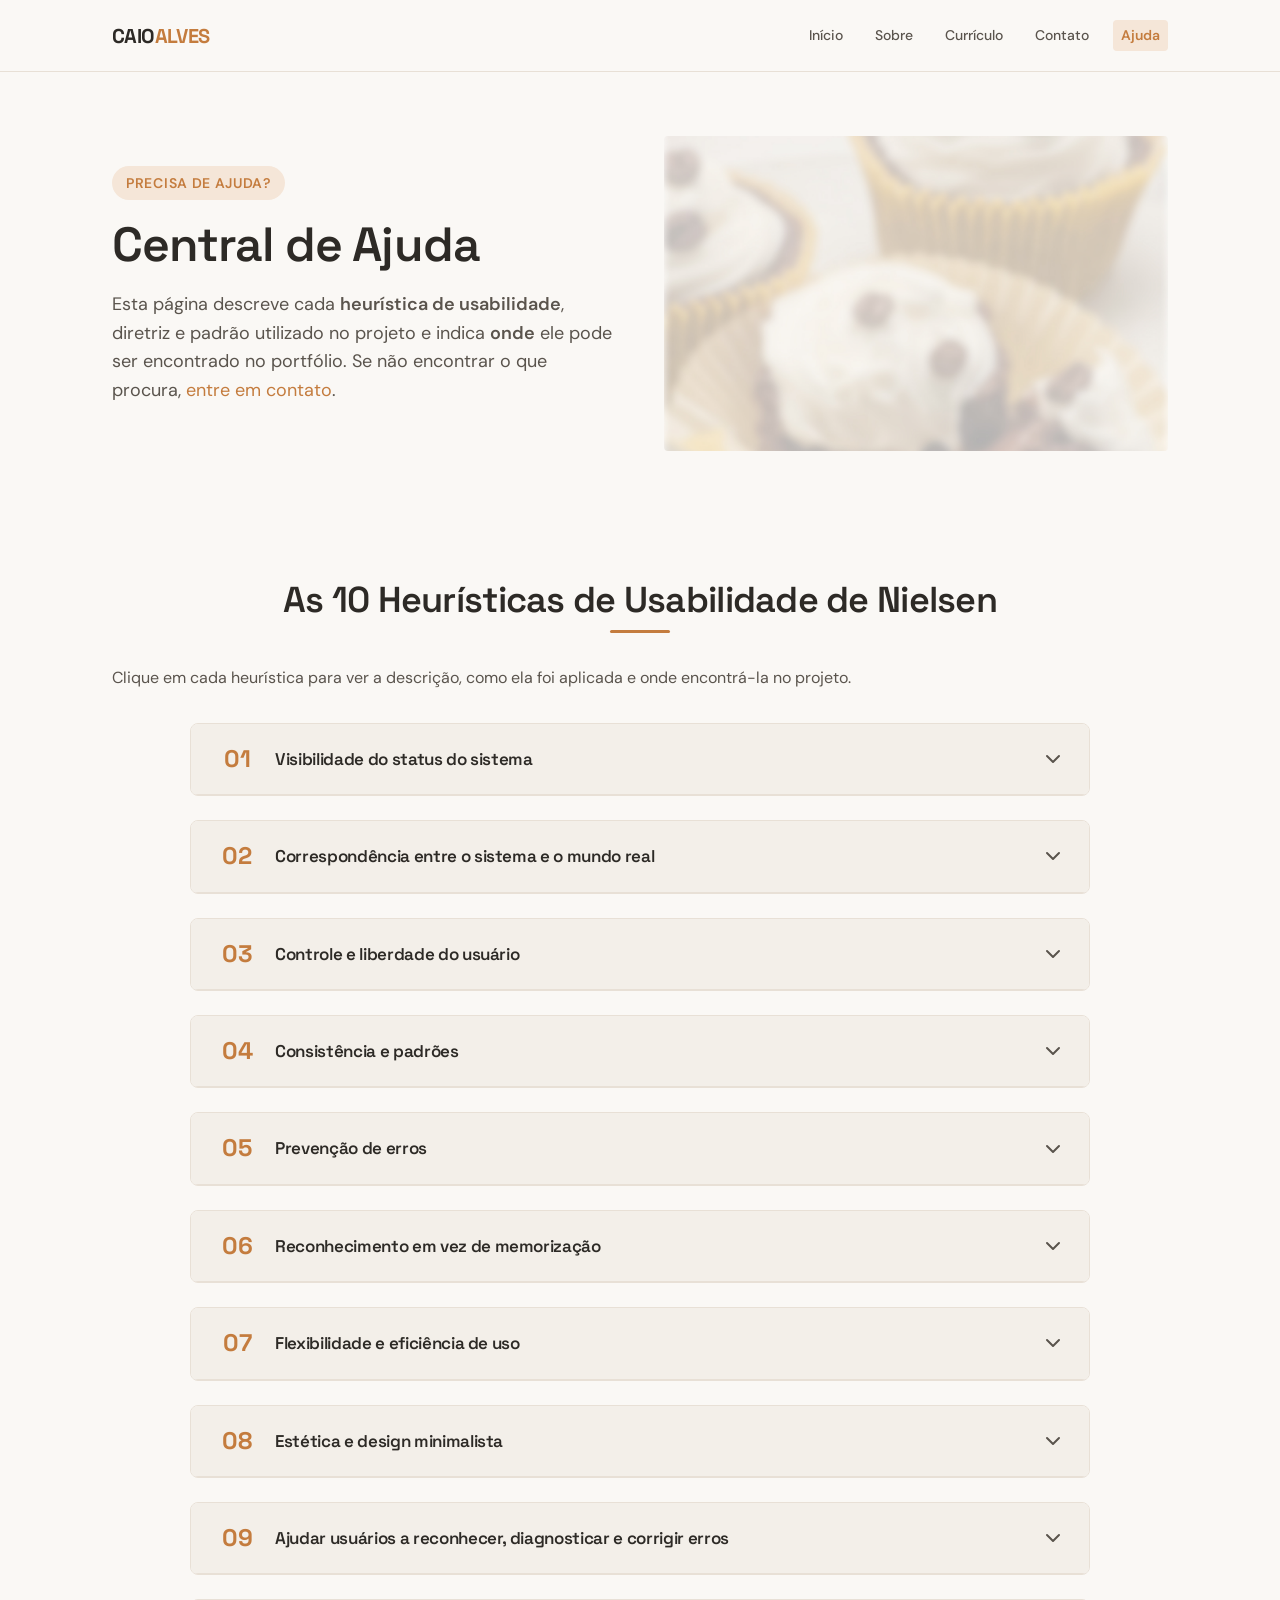
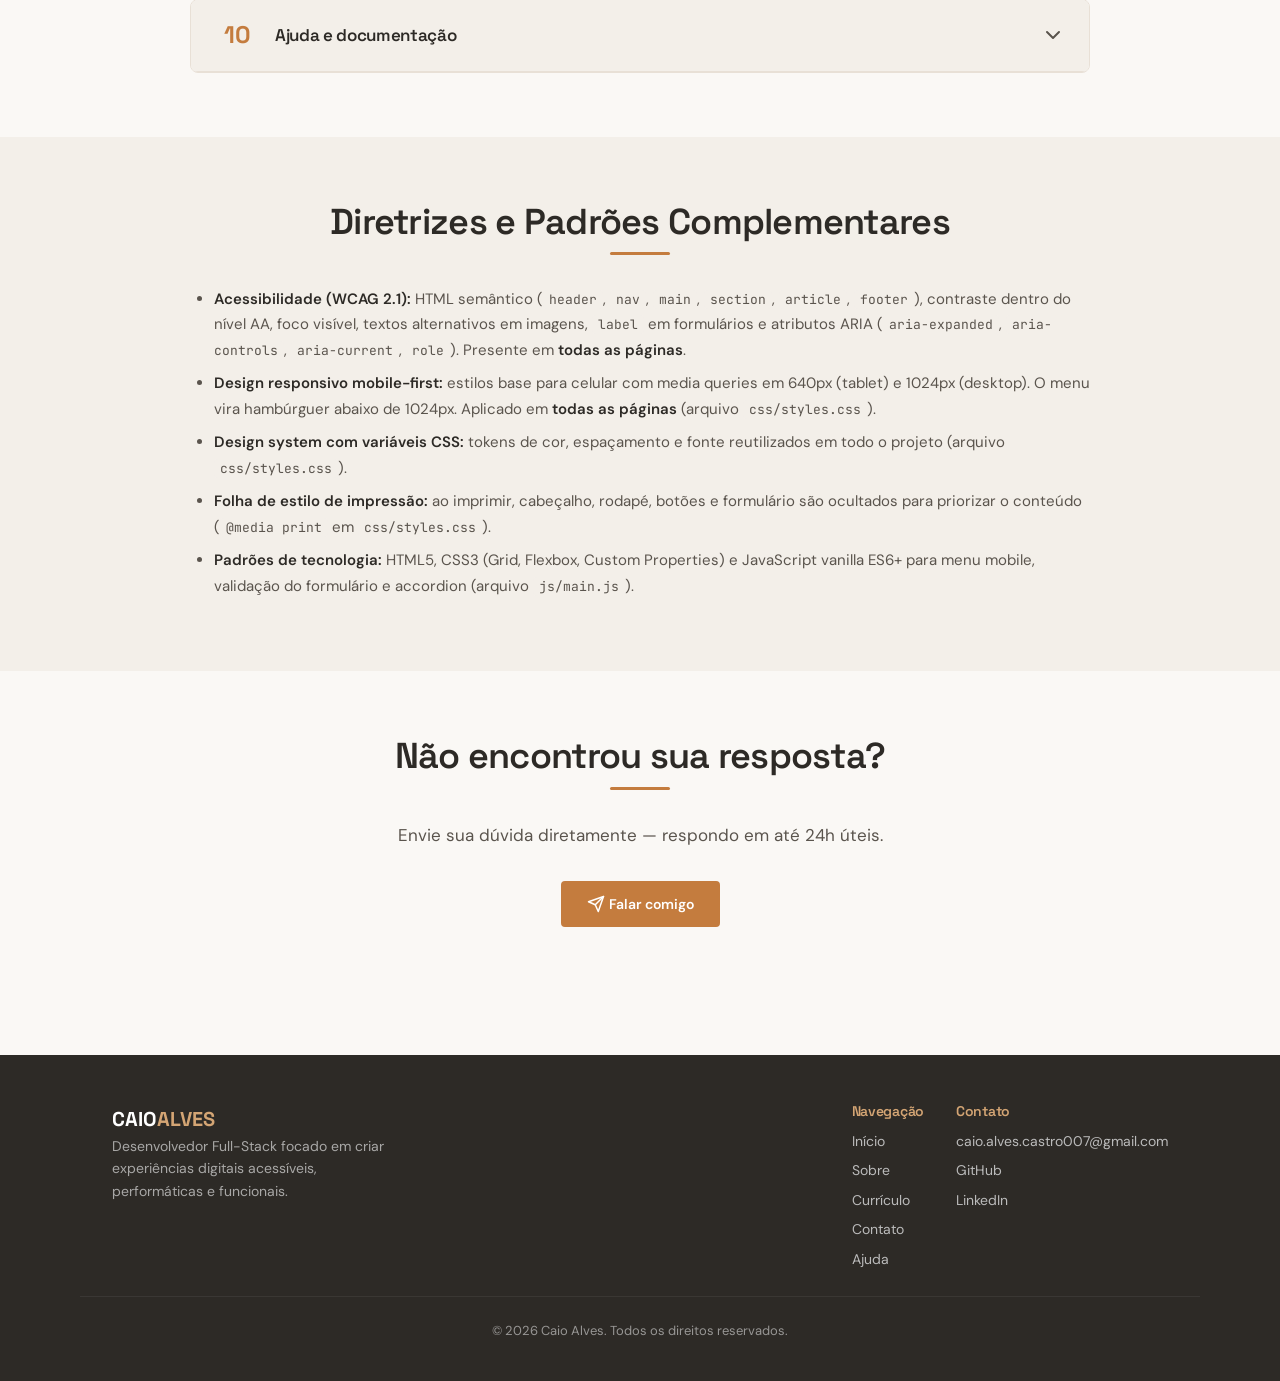
==== ajuda..html @ 5abb661f "primeiro commit" ====
<!DOCTYPE html>
<html lang="pt-BR">
<head>
    <meta charset="UTF-8">
    <meta name="viewport" content="width=device-width, initial-scale=1.0">
    <meta name="description" content="Ajuda - Heurísticas de usabilidade, diretrizes e padrões aplicados no Portfólio de Caio Alves">
    <title>Ajuda | Caio Alves</title>
    <link rel="preconnect" href="https://fonts.googleapis.com">
    <link rel="preconnect" href="https://fonts.gstatic.com" crossorigin>
    <link href="https://fonts.googleapis.com/css2?family=DM+Sans:wght@400;500;600;700&family=Space+Grotesk:wght@500;600;700&family=JetBrains+Mono:wght@400;500&display=swap" rel="stylesheet">
    <link rel="stylesheet" href="css/styles.css">
    <style>
        /* Ajustes locais da página Ajuda */
        /* Accordion em coluna única: o conteúdo de cada heurística é longo demais para 3 colunas */
        .heuristicas { grid-template-columns: 1fr; align-items: start; max-width: 900px; margin: 0 auto; }
        .heuristica-subtitulo {
            font-family: var(--fonte-titulo);
            font-size: 0.9375rem;
            font-weight: 600;
            color: var(--cor-texto);
            margin: 0 0 var(--esp-sm);
        }
        .heuristica-lista {
            font-size: 0.9375rem;
            color: var(--cor-texto-claro);
            line-height: 1.7;
            margin: 0 0 var(--esp-md);
            padding-left: var(--esp-lg);
            list-style: disc;
        }
        .heuristica-lista li { margin-bottom: var(--esp-sm); }
        .heuristica-lista strong { color: var(--cor-texto); }
        .heuristica-lista a, .heuristica-desc a, .heuristica-exemplo a { font-weight: 600; text-decoration: underline; }
        .heuristica-lista code, .heuristica-desc code {
            font-family: var(--fonte-mono);
            font-size: 0.8125rem;
            background: var(--cor-bg-alt);
            padding: 1px 6px;
            border-radius: var(--raio);
        }
        .padroes-lista { max-width: 900px; margin: 0 auto; }
    </style>
</head>
<body>
    <a href="#main" class="skip-link">Pular para o conteúdo principal</a>

    <header class="header" role="banner">
        <div class="header-inner">
            <a href="index.html" class="logo" aria-label="Caio Alves - Início">
                CAIO<span>ALVES</span>
            </a>

            <nav class="nav" role="navigation" aria-label="Navegação principal">
                <button class="nav-toggle" aria-expanded="false" aria-controls="nav-list" aria-label="Alternar menu">
                    <span></span><span></span><span></span>
                </button>
                <div class="nav-overlay" aria-hidden="true"></div>
                <ul class="nav-list" id="nav-list" role="list">
                    <li><a href="index.html" class="nav-link">Início</a></li>
                    <li><a href="sobre.html" class="nav-link">Sobre</a></li>
                    <li><a href="curriculo.html" class="nav-link">Currículo</a></li>
                    <li><a href="contato.html" class="nav-link">Contato</a></li>
                    <li><a href="ajuda.html" class="nav-link" aria-current="page">Ajuda</a></li>
                </ul>
            </nav>
        </div>
    </header>

    <main id="main" role="main">
        <!-- HERO DA PÁGINA AJUDA -->
        <section class="section hero" aria-labelledby="ajuda-hero-title">
            <div class="container hero-inner">
                <div class="hero-texto">
                    <span class="hero-greeting">Precisa de ajuda?</span>
                    <h1 id="ajuda-hero-title" class="hero-title">Central de Ajuda</h1>
                    <p class="hero-desc">Esta página descreve cada <strong>heurística de usabilidade</strong>, diretriz e padrão utilizado no projeto e indica <strong>onde</strong> ele pode ser encontrado no portfólio. Se não encontrar o que procura, <a href="contato.html">entre em contato</a>.</p>
                </div>
                <div class="hero-img" aria-hidden="true">
                    <img src="assents/imagem_de_fundo.jpg" alt="" class="card-img">
                </div>
            </div>
        </section>

        <!-- AS 10 HEURÍSTICAS DE NIELSEN -->
        <section class="section" aria-labelledby="heuristicas-title">
            <div class="container">
                <h2 id="heuristicas-title" class="section-title">As 10 Heurísticas de Usabilidade de Nielsen</h2>
                <p style="max-width: 800px; margin-bottom: var(--esp-xl, 2rem); color: var(--cor-texto-claro);">Clique em cada heurística para ver a descrição, como ela foi aplicada e onde encontrá-la no projeto.</p>

                <div class="heuristicas" role="list" aria-label="Heurísticas de usabilidade de Nielsen aplicadas no portfólio">

                    <!-- 1 -->
                    <article class="heuristica" aria-expanded="false" role="listitem">
                        <header class="heuristica-header" tabindex="0" role="button">
                            <span class="heuristica-numero">01</span>
                            <h3 class="heuristica-titulo">Visibilidade do status do sistema</h3>
                            <svg class="heuristica-icone" viewBox="0 0 24 24" fill="none" stroke="currentColor" stroke-width="2" stroke-linecap="round" stroke-linejoin="round" aria-hidden="true">
                                <polyline points="6 9 12 15 18 9"></polyline>
                            </svg>
                        </header>
                        <div class="heuristica-conteudo">
                            <p class="heuristica-local">Menu • Formulário • Accordion • Foco</p>
                            <p class="heuristica-desc">O sistema deve manter o usuário informado sobre o que está acontecendo, por meio de feedback adequado e no tempo certo. No portfólio, o visitante sempre sabe em qual página está e recebe retorno imediato de suas ações.</p>
                            <p class="heuristica-subtitulo">Onde encontrar</p>
                            <ul class="heuristica-lista">
                                <li><strong>Menu principal (todas as páginas):</strong> o link da página atual é destacado com <code>aria-current="page"</code>. Veja o item "Ajuda" no menu desta página.</li>
                                <li><strong>Formulário de <a href="contato.html">Contato</a>:</strong> validação em tempo real, mensagem de sucesso (caixa verde) ou de erro após o envio.</li>
                                <li><strong>Esta página:</strong> o ícone de seta gira e o painel abre ao clicar em cada heurística.</li>
                                <li><strong>Foco visível (todas as páginas):</strong> contorno na cor terracota em links, botões e campos quando navegados pelo teclado, e realce nos campos do formulário ao digitar.</li>
                            </ul>
                            <div class="heuristica-exemplo">
                                <strong>Dica:</strong> Abra o <a href="contato.html">formulário de contato</a> e preencha um campo de forma incorreta para ver o retorno imediato.
                            </div>
                        </div>
                    </article>

                    <!-- 2 -->
                    <article class="heuristica" aria-expanded="false" role="listitem">
                        <header class="heuristica-header" tabindex="0" role="button">
                            <span class="heuristica-numero">02</span>
                            <h3 class="heuristica-titulo">Correspondência entre o sistema e o mundo real</h3>
                            <svg class="heuristica-icone" viewBox="0 0 24 24" fill="none" stroke="currentColor" stroke-width="2" stroke-linecap="round" stroke-linejoin="round" aria-hidden="true">
                                <polyline points="6 9 12 15 18 9"></polyline>
                            </svg>
                        </header>
                        <div class="heuristica-conteudo">
                            <p class="heuristica-local">Linguagem • Ícones • Rótulos</p>
                            <p class="heuristica-desc">O sistema deve falar a linguagem do usuário, com palavras, frases e conceitos familiares, e não com termos técnicos internos. O portfólio usa português do Brasil (<code>lang="pt-BR"</code>), rótulos simples e ícones reconhecíveis.</p>
                            <p class="heuristica-subtitulo">Onde encontrar</p>
                            <ul class="heuristica-lista">
                                <li><strong>Menu e rodapé (todas as páginas):</strong> rótulos claros como "Início", "Sobre", "Currículo", "Contato" e "Ajuda".</li>
                                <li><strong>Canais diretos em <a href="contato.html">Contato</a>:</strong> ícones familiares de e-mail, GitHub e LinkedIn acompanhados de texto.</li>
                                <li><strong><a href="curriculo.html">Currículo</a>:</strong> estrutura que segue o modelo conhecido de currículo (Formação, Experiência, Certificações e Idiomas).</li>
                                <li><strong>Botões de ação:</strong> textos naturais como "Conheça minha história", "Entre em contato" e "Falar comigo".</li>
                            </ul>
                            <div class="heuristica-exemplo">
                                <strong>Dica:</strong> Visite o <a href="curriculo.html">Currículo</a> para ver a organização em seções conhecidas.
                            </div>
                        </div>
                    </article>

                    <!-- 3 -->
                    <article class="heuristica" aria-expanded="false" role="listitem">
                        <header class="heuristica-header" tabindex="0" role="button">
                            <span class="heuristica-numero">03</span>
                            <h3 class="heuristica-titulo">Controle e liberdade do usuário</h3>
                            <svg class="heuristica-icone" viewBox="0 0 24 24" fill="none" stroke="currentColor" stroke-width="2" stroke-linecap="round" stroke-linejoin="round" aria-hidden="true">
                                <polyline points="6 9 12 15 18 9"></polyline>
                            </svg>
                        </header>
                        <div class="heuristica-conteudo">
                            <p class="heuristica-local">Logo • Menu mobile • Links externos • Accordion</p>
                            <p class="heuristica-desc">Os usuários precisam de uma "saída de emergência" clara para sair de situações indesejadas. O visitante pode voltar ao início, fechar painéis e navegar livremente sem ficar preso em nenhuma tela.</p>
                            <p class="heuristica-subtitulo">Onde encontrar</p>
                            <ul class="heuristica-lista">
                                <li><strong>Logo "CAIO ALVES" (cabeçalho e rodapé):</strong> sempre leva de volta à página <a href="index.html">Início</a>.</li>
                                <li><strong>Menu hambúrguer (telas menores):</strong> abre e fecha o painel lateral a qualquer momento.</li>
                                <li><strong>Links externos (GitHub e LinkedIn):</strong> abrem em nova aba, mantendo o portfólio aberto.</li>
                                <li><strong>Esta página:</strong> cada heurística pode ser aberta e fechada livremente.</li>
                            </ul>
                            <div class="heuristica-exemplo">
                                <strong>Dica:</strong> Em qualquer página, clique no logo para voltar ao <a href="index.html">Início</a>.
                            </div>
                        </div>
                    </article>

                    <!-- 4 -->
                    <article class="heuristica" aria-expanded="false" role="listitem">
                        <header class="heuristica-header" tabindex="0" role="button">
                            <span class="heuristica-numero">04</span>
                            <h3 class="heuristica-titulo">Consistência e padrões</h3>
                            <svg class="heuristica-icone" viewBox="0 0 24 24" fill="none" stroke="currentColor" stroke-width="2" stroke-linecap="round" stroke-linejoin="round" aria-hidden="true">
                                <polyline points="6 9 12 15 18 9"></polyline>
                            </svg>
                        </header>
                        <div class="heuristica-conteudo">
                            <p class="heuristica-local">Header • Menu • Rodapé • Design system</p>
                            <p class="heuristica-desc">Usuários não devem ter de se perguntar se palavras, situações ou ações diferentes significam a mesma coisa. Todas as páginas compartilham a mesma estrutura, o mesmo estilo visual e as convenções comuns da web.</p>
                            <p class="heuristica-subtitulo">Onde encontrar</p>
                            <ul class="heuristica-lista">
                                <li><strong>Cabeçalho, menu e rodapé idênticos</strong> em <a href="index.html">Início</a>, <a href="sobre.html">Sobre</a>, <a href="curriculo.html">Currículo</a>, <a href="contato.html">Contato</a> e <a href="ajuda.html">Ajuda</a>.</li>
                                <li><strong>Design system em CSS:</strong> variáveis (<code>--cor-*</code>, <code>--esp-*</code>, <code>--fonte-*</code>) garantem cores, espaçamentos e fontes uniformes.</li>
                                <li><strong>Componentes repetidos:</strong> cards de projetos, botões primários e títulos de seção com o mesmo padrão visual.</li>
                                <li><strong>Convenções da web:</strong> logo leva ao início, menu hambúrguer no mobile e links <code>mailto:</code> para e-mail.</li>
                            </ul>
                            <div class="heuristica-exemplo">
                                <strong>Dica:</strong> Navegue entre as páginas e repare que cabeçalho, menu e rodapé permanecem iguais.
                            </div>
                        </div>
                    </article>

                    <!-- 5 -->
                    <article class="heuristica" aria-expanded="false" role="listitem">
                        <header class="heuristica-header" tabindex="0" role="button">
                            <span class="heuristica-numero">05</span>
                            <h3 class="heuristica-titulo">Prevenção de erros</h3>
                            <svg class="heuristica-icone" viewBox="0 0 24 24" fill="none" stroke="currentColor" stroke-width="2" stroke-linecap="round" stroke-linejoin="round" aria-hidden="true">
                                <polyline points="6 9 12 15 18 9"></polyline>
                            </svg>
                        </header>
                        <div class="heuristica-conteudo">
                            <p class="heuristica-local">Formulário de Contato • Validação em tempo real</p>
                            <p class="heuristica-desc">É melhor evitar que o problema ocorra do que exibir uma mensagem de erro depois. O formulário orienta o preenchimento enquanto o usuário digita, antes do envio.</p>
                            <p class="heuristica-subtitulo">Onde encontrar</p>
                            <ul class="heuristica-lista">
                                <li><strong>Formulário em <a href="contato.html">Contato</a>:</strong> validação em tempo real dos campos nome, e-mail, assunto e mensagem.</li>
                                <li><strong>Rótulos e campos obrigatórios:</strong> cada campo tem <code>label</code> e os obrigatórios são marcados com asterisco vermelho (<code>*</code>).</li>
                                <li><strong>Navegação:</strong> links com destino claro e botões com texto descritivo reduzem cliques acidentais.</li>
                            </ul>
                            <div class="heuristica-exemplo">
                                <strong>Dica:</strong> Experimente digitar um e-mail incompleto no <a href="contato.html">formulário</a> para ver a validação agir.
                            </div>
                        </div>
                    </article>

                    <!-- 6 -->
                    <article class="heuristica" aria-expanded="false" role="listitem">
                        <header class="heuristica-header" tabindex="0" role="button">
                            <span class="heuristica-numero">06</span>
                            <h3 class="heuristica-titulo">Reconhecimento em vez de memorização</h3>
                            <svg class="heuristica-icone" viewBox="0 0 24 24" fill="none" stroke="currentColor" stroke-width="2" stroke-linecap="round" stroke-linejoin="round" aria-hidden="true">
                                <polyline points="6 9 12 15 18 9"></polyline>
                            </svg>
                        </header>
                        <div class="heuristica-conteudo">
                            <p class="heuristica-local">Header fixo • Rodapé • Botões de ação</p>
                            <p class="heuristica-desc">Minimize a carga de memória do usuário tornando elementos, ações e opções visíveis. O visitante nunca precisa lembrar onde algo está, pois as opções de navegação estão sempre à vista.</p>
                            <p class="heuristica-subtitulo">Onde encontrar</p>
                            <ul class="heuristica-lista">
                                <li><strong>Header fixo (todas as páginas):</strong> o menu com todas as seções permanece visível no topo durante a rolagem.</li>
                                <li><strong>Rodapé (todas as páginas):</strong> repete os links de navegação e os contatos.</li>
                                <li><strong>Página <a href="index.html">Início</a>:</strong> botões de ação levam direto a <a href="sobre.html">Sobre</a> e <a href="contato.html">Contato</a>.</li>
                                <li><strong>Ícones acompanhados de texto</strong> nos canais de contato e nas habilidades da página <a href="sobre.html">Sobre</a>.</li>
                            </ul>
                            <div class="heuristica-exemplo">
                                <strong>Dica:</strong> Role qualquer página até o final: o rodapé oferece todos os links novamente.
                            </div>
                        </div>
                    </article>

                    <!-- 7 -->
                    <article class="heuristica" aria-expanded="false" role="listitem">
                        <header class="heuristica-header" tabindex="0" role="button">
                            <span class="heuristica-numero">07</span>
                            <h3 class="heuristica-titulo">Flexibilidade e eficiência de uso</h3>
                            <svg class="heuristica-icone" viewBox="0 0 24 24" fill="none" stroke="currentColor" stroke-width="2" stroke-linecap="round" stroke-linejoin="round" aria-hidden="true">
                                <polyline points="6 9 12 15 18 9"></polyline>
                            </svg>
                        </header>
                        <div class="heuristica-conteudo">
                            <p class="heuristica-local">Skip link • Teclado • Atalhos • Responsividade</p>
                            <p class="heuristica-desc">Atalhos e opções flexíveis atendem tanto usuários iniciantes quanto experientes, agilizando a interação. O portfólio oferece caminhos rápidos e funciona em diferentes dispositivos e formas de uso.</p>
                            <p class="heuristica-subtitulo">Onde encontrar</p>
                            <ul class="heuristica-lista">
                                <li><strong>Link "Pular para o conteúdo principal":</strong> primeiro item focado com a tecla <kbd>Tab</kbd> em todas as páginas.</li>
                                <li><strong>Navegação 100% por teclado:</strong> menus, formulário e accordions funcionam com Tab, Enter e Espaço.</li>
                                <li><strong>Atalhos na página <a href="index.html">Início</a>:</strong> botões que levam direto às seções mais relevantes.</li>
                                <li><strong>Dois caminhos de contato em <a href="contato.html">Contato</a>:</strong> links diretos para conversas rápidas e formulário para propostas formais.</li>
                                <li><strong>Layout responsivo (mobile-first):</strong> adapta-se a celular, tablet e desktop.</li>
                            </ul>
                            <div class="heuristica-exemplo">
                                <strong>Dica:</strong> Ao carregar qualquer página, pressione <kbd>Tab</kbd> uma vez para ver o link de pular conteúdo.
                            </div>
                        </div>
                    </article>

                    <!-- 8 -->
                    <article class="heuristica" aria-expanded="false" role="listitem">
                        <header class="heuristica-header" tabindex="0" role="button">
                            <span class="heuristica-numero">08</span>
                            <h3 class="heuristica-titulo">Estética e design minimalista</h3>
                            <svg class="heuristica-icone" viewBox="0 0 24 24" fill="none" stroke="currentColor" stroke-width="2" stroke-linecap="round" stroke-linejoin="round" aria-hidden="true">
                                <polyline points="6 9 12 15 18 9"></polyline>
                            </svg>
                        </header>
                        <div class="heuristica-conteudo">
                            <p class="heuristica-local">Layout limpo • Tipografia • Hierarquia visual</p>
                            <p class="heuristica-desc">As interfaces não devem conter informação irrelevante ou raramente necessária, pois cada elemento extra compete com o que realmente importa. O projeto prioriza espaços em branco, hierarquia clara e conteúdo organizado em seções.</p>
                            <p class="heuristica-subtitulo">Onde encontrar</p>
                            <ul class="heuristica-lista">
                                <li><strong>Todas as páginas:</strong> conteúdo dividido em seções com título, espaçamento generoso e foco em um objetivo por seção.</li>
                                <li><strong>Paleta e tipografia enxutas:</strong> cores terrosas com a terracota como destaque, Space Grotesk nos títulos, DM Sans no corpo e JetBrains Mono em trechos de código.</li>
                                <li><strong>Projetos em cards</strong> (<a href="index.html">Início</a> e <a href="sobre.html">Sobre</a>): imagem, tag, título, descrição e link, sem excesso de informação.</li>
                                <li><strong>Esta página:</strong> o accordion mantém os detalhes recolhidos até o usuário pedir.</li>
                            </ul>
                            <div class="heuristica-exemplo">
                                <strong>Dica:</strong> Veja os cards de projetos em <a href="sobre.html">Sobre</a> como exemplo de informação objetiva.
                            </div>
                        </div>
                    </article>

                    <!-- 9 -->
                    <article class="heuristica" aria-expanded="false" role="listitem">
                        <header class="heuristica-header" tabindex="0" role="button">
                            <span class="heuristica-numero">09</span>
                            <h3 class="heuristica-titulo">Ajudar usuários a reconhecer, diagnosticar e corrigir erros</h3>
                            <svg class="heuristica-icone" viewBox="0 0 24 24" fill="none" stroke="currentColor" stroke-width="2" stroke-linecap="round" stroke-linejoin="round" aria-hidden="true">
                                <polyline points="6 9 12 15 18 9"></polyline>
                            </svg>
                        </header>
                        <div class="heuristica-conteudo">
                            <p class="heuristica-local">Formulário de Contato • Feedback de erro</p>
                            <p class="heuristica-desc">Mensagens de erro devem ser expressas em linguagem simples, indicar com precisão o problema e sugerir uma solução. Quando algo falha no formulário, o usuário vê onde está o problema e o que precisa corrigir.</p>
                            <p class="heuristica-subtitulo">Onde encontrar</p>
                            <ul class="heuristica-lista">
                                <li><strong>Formulário em <a href="contato.html">Contato</a>:</strong> o campo inválido ganha borda vermelha e uma mensagem explicativa aparece logo abaixo dele (<code>aria-invalid</code>), em tempo real.</li>
                                <li><strong>Retorno do envio:</strong> mensagem de sucesso (verde) ou de erro após tentar enviar.</li>
                                <li><strong>Alternativa em caso de falha:</strong> e-mail, GitHub e LinkedIn disponíveis como canais diretos na mesma página e no rodapé.</li>
                            </ul>
                            <div class="heuristica-exemplo">
                                <strong>Dica:</strong> Se o envio pelo formulário falhar, escreva direto para o e-mail listado no rodapé.
                            </div>
                        </div>
                    </article>

                    <!-- 10 -->
                    <article class="heuristica" aria-expanded="false" role="listitem">
                        <header class="heuristica-header" tabindex="0" role="button">
                            <span class="heuristica-numero">10</span>
                            <h3 class="heuristica-titulo">Ajuda e documentação</h3>
                            <svg class="heuristica-icone" viewBox="0 0 24 24" fill="none" stroke="currentColor" stroke-width="2" stroke-linecap="round" stroke-linejoin="round" aria-hidden="true">
                                <polyline points="6 9 12 15 18 9"></polyline>
                            </svg>
                        </header>
                        <div class="heuristica-conteudo">
                            <p class="heuristica-local">Página Ajuda • Menu • Contato</p>
                            <p class="heuristica-desc">Embora seja melhor que o sistema seja usável sem documentação, pode ser necessário oferecer ajuda de forma fácil de encontrar e focada na tarefa do usuário. Esta própria página é a documentação do projeto.</p>
                            <p class="heuristica-subtitulo">Onde encontrar</p>
                            <ul class="heuristica-lista">
                                <li><strong><a href="ajuda.html">Ajuda</a> (menu e rodapé de todas as páginas):</strong> acesso direto a esta página em qualquer ponto do site.</li>
                                <li><strong>Esta página:</strong> descreve cada heurística, diretriz e padrão usado e onde encontrá-los.</li>
                                <li><strong>Seção "Não encontrou sua resposta?":</strong> no final desta página, com botão para falar diretamente comigo.</li>
                                <li><strong><a href="contato.html">Contato</a>:</strong> canal para tirar dúvidas que a documentação não resolver.</li>
                            </ul>
                            <div class="heuristica-exemplo">
                                <strong>Dica:</strong> O link "Ajuda" está no menu de todas as páginas, sempre no mesmo lugar.
                            </div>
                        </div>
                    </article>

                </div>
            </div>
        </section>

        <!-- DIRETRIZES E PADRÕES COMPLEMENTARES -->
        <section class="section section--alt" aria-labelledby="padroes-title">
            <div class="container">
                <h2 id="padroes-title" class="section-title">Diretrizes e Padrões Complementares</h2>
                <ul class="heuristica-lista padroes-lista">
                    <li><strong>Acessibilidade (WCAG 2.1):</strong> HTML semântico (<code>header</code>, <code>nav</code>, <code>main</code>, <code>section</code>, <code>article</code>, <code>footer</code>), contraste dentro do nível AA, foco visível, textos alternativos em imagens, <code>label</code> em formulários e atributos ARIA (<code>aria-expanded</code>, <code>aria-controls</code>, <code>aria-current</code>, <code>role</code>). Presente em <strong>todas as páginas</strong>.</li>
                    <li><strong>Design responsivo mobile-first:</strong> estilos base para celular com media queries em 640px (tablet) e 1024px (desktop). O menu vira hambúrguer abaixo de 1024px. Aplicado em <strong>todas as páginas</strong> (arquivo <code>css/styles.css</code>).</li>
                    <li><strong>Design system com variáveis CSS:</strong> tokens de cor, espaçamento e fonte reutilizados em todo o projeto (arquivo <code>css/styles.css</code>).</li>
                    <li><strong>Folha de estilo de impressão:</strong> ao imprimir, cabeçalho, rodapé, botões e formulário são ocultados para priorizar o conteúdo (<code>@media print</code> em <code>css/styles.css</code>).</li>
                    <li><strong>Padrões de tecnologia:</strong> HTML5, CSS3 (Grid, Flexbox, Custom Properties) e JavaScript vanilla ES6+ para menu mobile, validação do formulário e accordion (arquivo <code>js/main.js</code>).</li>
                </ul>
            </div>
        </section>

        <!-- CONTATO RÁPIDO SE NÃO ENCONTROU -->
        <section class="section" aria-labelledby="nao-encontrou-title">
            <div class="container">
                <div style="text-align: center; max-width: 600px; margin: 0 auto;">
                    <h2 id="nao-encontrou-title" class="section-title">Não encontrou sua resposta?</h2>
                    <p style="font-size: 1.0625rem; color: var(--cor-texto-claro); margin-bottom: var(--esp-xl);">Envie sua dúvida diretamente — respondo em até 24h úteis.</p>
                    <a href="contato.html" class="btn btn--primario">
                        <svg viewBox="0 0 24 24" fill="none" stroke="currentColor" stroke-width="2" stroke-linecap="round" stroke-linejoin="round" aria-hidden="true" style="width: 18px; height: 18px;"><line x1="22" y1="2" x2="11" y2="13"></line><polygon points="22 2 15 22 11 13 2 9 22 2"></polygon></svg>
                        Falar comigo
                    </a>
                </div>
            </div>
        </section>
    </main>

    <footer class="footer" role="contentinfo">
        <div class="container footer-inner">
            <div class="footer-brand">
                <a href="index.html" class="footer-logo">CAIO<span>ALVES</span></a>
                <p class="footer-desc">Desenvolvedor Full-Stack focado em criar experiências digitais acessíveis, performáticas e funcionais.</p>
            </div>
            <nav class="footer-links" aria-label="Links do rodapé">
                <div class="footer-col">
                    <h4>Navegação</h4>
                    <ul>
                        <li><a href="index.html">Início</a></li>
                        <li><a href="sobre.html">Sobre</a></li>
                        <li><a href="curriculo.html">Currículo</a></li>
                        <li><a href="contato.html">Contato</a></li>
                        <li><a href="ajuda.html">Ajuda</a></li>
                    </ul>
                </div>
                <div class="footer-col">
                    <h4>Contato</h4>
                    <ul>
                        <li><a href="mailto:caio.alves.castro007@gmail.com">caio.alves.castro007@gmail.com</a></li>
                        <li><a href="https://github.com/caiocastro-07" target="_blank" rel="noopener">GitHub</a></li>
                        <li><a href="https://www.linkedin.com/in/caio-alves-507b27373/" target="_blank" rel="noopener">LinkedIn</a></li>
                    </ul>
                </div>
            </nav>
        </div>
        <div class="container footer-bottom">
            <p>&copy; 2026 Caio Alves. Todos os direitos reservados.</p>
        </div>
    </footer>

    <script src="js/main.js"></script>
    <script>
        // Accordion das heurísticas
        (function() {
            const heuristicas = document.querySelectorAll('.heuristica');

            heuristicas.forEach(heuristica => {
                const header = heuristica.querySelector('.heuristica-header');
                const icone = heuristica.querySelector('.heuristica-icone');

                header.addEventListener('click', (e) => {
                    // Não alternar ao clicar em links dentro do cabeçalho
                    if (e.target.closest('a')) return;

                    const expanded = heuristica.getAttribute('aria-expanded') === 'true';

                    // Fechar todas as outras (comportamento accordion)
                    heuristicas.forEach(h => {
                        if (h !== heuristica) {
                            h.setAttribute('aria-expanded', 'false');
                            const hIcone = h.querySelector('.heuristica-icone');
                            if (hIcone) hIcone.style.transform = 'rotate(0deg)';
                        }
                    });

                    // Alternar a atual
                    heuristica.setAttribute('aria-expanded', !expanded);
                    if (icone) {
                        icone.style.transform = expanded ? 'rotate(0deg)' : 'rotate(180deg)';
                    }
                });

                // Suporte a teclado
                header.addEventListener('keydown', (e) => {
                    if (e.key === 'Enter' || e.key === ' ') {
                        e.preventDefault();
                        header.click();
                    }
                });
            });
        })();
    </script>
</body>
</html>
---- css/styles.css ----
/* ========================================
   PORTFÓLIO PESSOAL — CSS
   Cores quentes/terrosas, fontes quadradas, mobile-first
   ======================================== */

:root {
  /* Paleta terrosa quente */
  --cor-bg: #faf8f5;
  --cor-bg-alt: #f3efe9;
  --cor-texto: #2d2a26;
  --cor-texto-claro: #5a544d;
  --cor-primaria: #c47c3e;      /* terracota */
  --cor-primaria-hover: #a86632;
  --cor-primaria-clara: #f5e6d8;
  --cor-secundaria: #8b7355;    /* marrom médio */
  --cor-destaque: #d4a574;      /* areia */
  --cor-borda: #e8e0d6;
  --cor-borda-foco: #c47c3e;
  --cor-erro: #b84a3a;
  --cor-sucesso: #6a8b5a;
  --cor-sombra: rgba(45, 42, 38, 0.08);
  --cor-sombra-forte: rgba(45, 42, 38, 0.15);

  /* Tipografia quadrada/angular */
  --fonte-titulo: 'Space Grotesk', 'DM Sans', system-ui, sans-serif;
  --fonte-corpo: 'DM Sans', 'Inter', system-ui, sans-serif;
  --fonte-mono: 'JetBrains Mono', 'Fira Code', monospace;

  /* Espaçamentos (base 8px) */
  --esp-xs: 4px;
  --esp-sm: 8px;
  --esp-md: 16px;
  --esp-lg: 24px;
  --esp-xl: 32px;
  --esp-2xl: 48px;
  --esp-3xl: 64px;

  /* Bordas quadradas */
  --raio: 4px;
  --raio-lg: 8px;

  /* Transições */
  --trans-rapida: 150ms ease;
  --trans-normal: 250ms ease;

  /* Container */
  --container-max: 1120px;
  --container-pad: 24px;

  /* Header altura */
  --header-h: 64px;
}

/* ========================================
   RESET & BASE
   ======================================== */
*, *::before, *::after { box-sizing: border-box; margin: 0; padding: 0; }

html { scroll-behavior: smooth; font-size: 16px; -webkit-text-size-adjust: 100%; }

body {
  font-family: var(--fonte-corpo);
  font-size: 1rem;
  line-height: 1.6;
  color: var(--cor-texto);
  background: var(--cor-bg);
  -webkit-font-smoothing: antialiased;
  -moz-osx-font-smoothing: grayscale;
}

img { max-width: 100%; height: auto; display: block; }

a { color: var(--cor-primaria); text-decoration: none; transition: color var(--trans-rapida); }
a:hover, a:focus { color: var(--cor-primaria-hover); outline: none; }
a:focus-visible { outline: 2px solid var(--cor-borda-foco); outline-offset: 2px; border-radius: 2px; }

:focus-visible { outline: 2px solid var(--cor-borda-foco); outline-offset: 2px; }

/* Tipografia */
h1, h2, h3, h4, h5, h6 {
  font-family: var(--fonte-titulo);
  font-weight: 600;
  line-height: 1.2;
  color: var(--cor-texto);
  letter-spacing: -0.02em;
}

h1 { font-size: clamp(2rem, 5vw, 3rem); }
h2 { font-size: clamp(1.5rem, 3.5vw, 2.25rem); }
h3 { font-size: clamp(1.25rem, 2.5vw, 1.5rem); }
h4 { font-size: clamp(1.125rem, 2vw, 1.25rem); }

p { margin-bottom: var(--esp-md); }

strong, b { font-weight: 600; }

small { font-size: 0.875rem; color: var(--cor-texto-claro); }

/* Container */
.container {
  width: 100%;
  max-width: var(--container-max);
  margin: 0 auto;
  padding: 0 var(--container-pad);
}

/* Skip link (acessibilidade) */
.skip-link {
  position: absolute; top: -100%; left: 50%; transform: translateX(-50%);
  background: var(--cor-primaria); color: white; padding: var(--esp-sm) var(--esp-md);
  border-radius: var(--raio); z-index: 10000; font-weight: 500;
}
.skip-link:focus { top: var(--esp-md); }

/* ========================================
   HEADER / NAVEGAÇÃO
   ======================================== */
.header {
  position: fixed; top: 0; left: 0; right: 0;
  height: var(--header-h);
  background: rgba(250, 248, 245, 0.95);
  backdrop-filter: blur(8px);
  border-bottom: 1px solid var(--cor-borda);
  z-index: 1000;
}

.header-inner {
  display: flex; align-items: center; justify-content: space-between;
  height: 100%; max-width: var(--container-max);
  margin: 0 auto; padding: 0 var(--container-pad);
}

.logo {
  font-family: var(--fonte-titulo);
  font-size: 1.25rem;
  font-weight: 700;
  color: var(--cor-texto);
  letter-spacing: -0.03em;
  text-decoration: none;
}
.logo:hover { color: var(--cor-primaria); }

.logo span { color: var(--cor-primaria); }

.nav { display: flex; align-items: center; gap: var(--esp-lg); }

.nav-list {
  display: flex; align-items: center; gap: var(--esp-md);
  list-style: none;
}

.nav-link {
  display: block; padding: var(--esp-xs) var(--esp-sm);
  font-size: 0.875rem; font-weight: 500;
  color: var(--cor-texto-claro);
  border-radius: var(--raio);
  transition: all var(--trans-rapida);
}
.nav-link:hover, .nav-link:focus,
.nav-link[aria-current="page"] {
  color: var(--cor-primaria);
  background: var(--cor-primaria-clara);
}

.nav-link[aria-current="page"] { font-weight: 600; }

/* Mobile menu button */
.nav-toggle {
  display: none; /* mostrado no mobile via media query */
  width: 44px; height: 44px;
  background: none; border: 1px solid var(--cor-borda);
  border-radius: var(--raio);
  cursor: pointer;
  align-items: center; justify-content: center;
  gap: 5px;
  flex-direction: column;
}
.nav-toggle span {
  display: block; width: 20px; height: 2px;
  background: var(--cor-texto);
  border-radius: 2px; transition: var(--trans-normal);
}
.nav-toggle[aria-expanded="true"] span:nth-child(1) { transform: rotate(45deg) translate(5px, 5px); }
.nav-toggle[aria-expanded="true"] span:nth-child(2) { opacity: 0; }
.nav-toggle[aria-expanded="true"] span:nth-child(3) { transform: rotate(-45deg) translate(5px, -5px); }

/* ========================================
   MAIN LAYOUT
   ======================================== */
main { padding-top: var(--header-h); min-height: 100vh; }

.section { padding: var(--esp-3xl) 0; }

.section--alt { background: var(--cor-bg-alt); }

.section-title {
  text-align: center;
  margin-bottom: var(--esp-xl);
}
.section-title::after {
  content: ''; display: block; width: 60px; height: 3px;
  background: var(--cor-primaria); margin: var(--esp-sm) auto 0;
  border-radius: 2px;
}

/* ========================================
   BOTÕES
   ======================================== */
.btn {
  display: inline-flex; align-items: center; justify-content: center; gap: var(--esp-xs);
  padding: 12px 24px;
  font-family: var(--fonte-corpo);
  font-size: 0.875rem; font-weight: 600;
  line-height: 1;
  border: 2px solid transparent;
  border-radius: var(--raio);
  cursor: pointer;
  transition: all var(--trans-rapida);
  text-decoration: none;
  white-space: nowrap;
}
.btn:disabled { opacity: 0.5; cursor: not-allowed; }

.btn--primario {
  background: var(--cor-primaria); color: white; border-color: var(--cor-primaria);
}
.btn--primario:hover:not(:disabled) {
  background: var(--cor-primaria-hover); border-color: var(--cor-primaria-hover);
}

.btn--secundario {
  background: transparent; color: var(--cor-primaria); border-color: var(--cor-primaria);
}
.btn--secundario:hover:not(:disabled) {
  background: var(--cor-primaria-clara);
}

.btn--outline {
  background: transparent; color: var(--cor-texto); border-color: var(--cor-borda);
}
.btn--outline:hover:not(:disabled) {
  border-color: var(--cor-secundaria); color: var(--cor-secundaria);
}

.btn--pequeno { padding: 8px 16px; font-size: 0.8125rem; }

/* ========================================
   CARDS
   ======================================== */
.card {
  background: white; border: 1px solid var(--cor-borda);
  border-radius: var(--raio-lg);
  padding: var(--esp-lg);
  transition: box-shadow var(--trans-normal), transform var(--trans-normal), border-color var(--trans-normal);
}
.card:hover { box-shadow: 0 8px 24px var(--cor-sombra); transform: translateY(-2px); border-color: var(--cor-destaque); }

.card-img {
  width: 100%; aspect-ratio: 16/10; object-fit: cover;
  border-radius: var(--raio); margin-bottom: var(--esp-md);
  background: var(--cor-bg-alt);
}

.card-tag {
  display: inline-block; font-size: 0.75rem; font-weight: 600;
  padding: 4px 10px; border-radius: var(--raio);
  background: var(--cor-primaria-clara); color: var(--cor-primaria);
  margin-bottom: var(--esp-sm);
}

.card-title { font-size: 1.125rem; margin-bottom: var(--esp-xs); }

.card-desc { font-size: 0.875rem; color: var(--cor-texto-claro); margin-bottom: var(--esp-md); }

/* ========================================
   FORMULÁRIOS
   ======================================== */
.form-group { margin-bottom: var(--esp-lg); }

.form-label {
  display: block; font-size: 0.875rem; font-weight: 500;
  color: var(--cor-texto); margin-bottom: var(--esp-xs);
}
.form-label .required { color: var(--cor-erro); margin-left: 2px; }

.form-input, .form-textarea, .form-select {
  width: 100%; padding: 12px 14px;
  font-family: var(--fonte-corpo); font-size: 1rem;
  color: var(--cor-texto); background: white;
  border: 1px solid var(--cor-borda); border-radius: var(--raio);
  transition: border-color var(--trans-rapida), box-shadow var(--trans-rapida);
}
.form-input:focus, .form-textarea:focus, .form-select:focus {
  outline: none; border-color: var(--cor-borda-foco);
  box-shadow: 0 0 0 3px var(--cor-primaria-clara);
}
.form-input::placeholder, .form-textarea::placeholder { color: #a8a096; }
.form-input:invalid:not(:placeholder-shown), .form-textarea:invalid:not(:placeholder-shown) { border-color: var(--cor-erro); }

.form-textarea { min-height: 140px; resize: vertical; }

.form-erro {
  display: none; font-size: 0.8125rem; color: var(--cor-erro);
  margin-top: var(--esp-xs);
}
.form-input[aria-invalid="true"], .form-textarea[aria-invalid="true"] { border-color: var(--cor-erro); }
.form-input[aria-invalid="true"] + .form-erro, .form-textarea[aria-invalid="true"] + .form-erro { display: block; }

.form-sucesso {
  display: none; padding: var(--esp-md); background: #eef5ea;
  color: var(--cor-sucesso); border: 1px solid var(--cor-sucesso);
  border-radius: var(--raio); font-weight: 500; text-align: center;
}

/* ========================================
   FOOTER
   ======================================== */
.footer {
  background: var(--cor-texto); color: #ddd;
  padding: var(--esp-2xl) 0 var(--esp-lg);
  margin-top: var(--esp-3xl);
}
.footer-inner { display: flex; flex-wrap: wrap; justify-content: space-between; gap: var(--esp-lg); margin-bottom: var(--esp-lg); }
.footer-brand { max-width: 280px; }
.footer-logo { font-family: var(--fonte-titulo); font-size: 1.25rem; font-weight: 700; color: white; margin-bottom: var(--esp-sm); }
.footer-logo span { color: var(--cor-destaque); }
.footer-desc { font-size: 0.875rem; line-height: 1.6; opacity: 0.7; }
.footer-links { display: flex; gap: var(--esp-xl); }
.footer-col h4 { font-size: 0.875rem; font-weight: 600; color: var(--cor-destaque); margin-bottom: var(--esp-sm); }
.footer-col ul { list-style: none; display: flex; flex-direction: column; gap: var(--esp-xs); }
.footer-col a { font-size: 0.875rem; color: #bbb; transition: color var(--trans-rapida); }
.footer-col a:hover { color: var(--cor-destaque); }
.footer-bottom { border-top: 1px solid rgba(255,255,255,0.1); padding-top: var(--esp-lg); text-align: center; font-size: 0.8125rem; opacity: 0.6; }

/* ========================================
   HOME — HERO
   ======================================== */
.hero { padding: var(--esp-3xl) 0 var(--esp-2xl); }
.hero-inner { display: grid; grid-template-columns: 1fr; gap: var(--esp-2xl); align-items: center; }
.hero-texto { text-align: center; }
.hero-greeting { display: inline-block; font-size: 0.875rem; font-weight: 600; color: var(--cor-primaria); background: var(--cor-primaria-clara); padding: 6px 14px; border-radius: 100px; margin-bottom: var(--esp-md); letter-spacing: 0.05em; text-transform: uppercase; }
.hero-title { margin-bottom: var(--esp-md); }
.hero-desc { font-size: 1.125rem; color: var(--cor-texto-claro); max-width: 600px; margin: 0 auto var(--esp-xl); }
.hero-actions { display: flex; flex-wrap: wrap; justify-content: center; gap: var(--esp-md); }
.hero-img { display: none; /* mostrado no desktop */ }

/* Destaques */
.destaques { padding: var(--esp-2xl) 0; }
.destaques-grid { display: grid; grid-template-columns: repeat(auto-fit, minmax(260px, 1fr)); gap: var(--esp-lg); }
.destaque-card { text-align: center; padding: var(--esp-lg); }
.destaque-icon { width: 56px; height: 56px; margin: 0 auto var(--esp-md); background: var(--cor-primaria-clara); border-radius: var(--raio-lg); display: flex; align-items: center; justify-content: center; color: var(--cor-primaria); }
.destaque-icon svg { width: 28px; height: 28px; }
.destaque-title { font-size: 1.125rem; margin-bottom: var(--esp-xs); }
.destaque-desc { font-size: 0.875rem; color: var(--cor-texto-claro); }

/* Projeto em destaque */
.projeto-destaque { background: white; border: 1px solid var(--cor-borda); border-radius: var(--raio-lg); overflow: hidden; }
.projeto-destaque-img { width: 100%; aspect-ratio: 16/9; object-fit: cover; background: var(--cor-bg-alt); }
.projeto-destaque-conteudo { padding: var(--esp-lg); }

/* ========================================
   SOBRE
   ======================================== */
.sobre-grid { display: grid; grid-template-columns: 1fr; gap: var(--esp-2xl); align-items: start; }
.sobre-img { aspect-ratio: 3/4; object-fit: cover; border-radius: var(--raio-lg); background: var(--cor-bg-alt); width: 100%; max-width: 360px; margin: 0 auto; }
.sobre-texto h3 { margin-bottom: var(--esp-md); }
.sobre-lista { list-style: none; display: grid; grid-template-columns: repeat(auto-fit, minmax(200px, 1fr)); gap: var(--esp-md); margin-top: var(--esp-lg); }
.sobre-lista li { display: flex; align-items: flex-start; gap: var(--esp-sm); padding: var(--esp-md); background: white; border: 1px solid var(--cor-borda); border-radius: var(--raio); }
.sobre-lista svg { width: 22px; height: 22px; color: var(--cor-primaria); flex-shrink: 0; margin-top: 2px; }
.sobre-lista strong { display: block; margin-bottom: 2px; }
.sobre-lista span { font-size: 0.875rem; color: var(--cor-texto-claro); }

/* Skills */
.skills { margin-top: var(--esp-xl); }
.skills-title { font-size: 1rem; font-weight: 600; margin-bottom: var(--esp-md); }
.skills-grid { display: flex; flex-wrap: wrap; gap: var(--esp-sm); }
.skill-tag { padding: 8px 14px; background: var(--cor-primaria-clara); color: var(--cor-primaria); border-radius: var(--raio); font-size: 0.8125rem; font-weight: 500; }

/* ========================================
   CURRÍCULO
   ======================================== */
.curriculo-grid { display: grid; grid-template-columns: 1fr; gap: var(--esp-2xl); }
.curriculo-sec { padding-bottom: var(--esp-xl); border-bottom: 1px solid var(--cor-borda); }
.curriculo-sec:last-child { border-bottom: none; padding-bottom: 0; }
.curriculo-sec h3 { display: flex; align-items: center; gap: var(--esp-sm); margin-bottom: var(--esp-lg); }
.curriculo-sec h3::before { content: ''; width: 8px; height: 8px; background: var(--cor-primaria); border-radius: 2px; }
.curriculo-item { margin-bottom: var(--esp-lg); padding-bottom: var(--esp-lg); border-bottom: 1px dashed var(--cor-borda); }
.curriculo-item:last-child { margin-bottom: 0; padding-bottom: 0; border-bottom: none; }
.curriculo-item-header { display: flex; flex-wrap: wrap; gap: var(--esp-sm); align-items: baseline; margin-bottom: var(--esp-xs); }
.curriculo-cargo { font-size: 1.0625rem; font-weight: 600; }
.curriculo-local { color: var(--cor-primaria); font-weight: 500; }
.curriculo-periodo { font-size: 0.875rem; color: var(--cor-texto-claro); margin-left: auto; background: var(--cor-bg-alt); padding: 2px 10px; border-radius: 100px; }
.curriculo-desc { font-size: 0.9375rem; color: var(--cor-texto-claro); line-height: 1.7; }
.curriculo-desc ul { margin-top: var(--esp-sm); padding-left: var(--esp-lg); }
.curriculo-desc li { margin-bottom: var(--esp-xs); }

/* ========================================
   CONTATO
   ======================================== */
.contato-grid { display: grid; grid-template-columns: 1fr; gap: var(--esp-2xl); }
.contato-info { padding: var(--esp-lg); }
.contato-info h3 { margin-bottom: var(--esp-md); }
.contato-info p { color: var(--cor-texto-claro); margin-bottom: var(--esp-xl); }
.contato-lista { list-style: none; display: flex; flex-direction: column; gap: var(--esp-md); }
.contato-item { display: flex; align-items: flex-start; gap: var(--esp-md); padding: var(--esp-md); background: white; border: 1px solid var(--cor-borda); border-radius: var(--raio); }
.contato-icon { width: 44px; height: 44px; background: var(--cor-primaria-clara); color: var(--cor-primaria); border-radius: var(--raio); display: flex; align-items: center; justify-content: center; flex-shrink: 0; }
.contato-icon svg { width: 20px; height: 20px; }
.contato-item strong { display: block; margin-bottom: 2px; }
.contato-item a, .contato-item span { font-size: 0.9375rem; color: var(--cor-texto-claro); transition: color var(--trans-rapida); }
.contato-item a:hover { color: var(--cor-primaria); }

.contato-form { background: white; border: 1px solid var(--cor-borda); border-radius: var(--raio-lg); padding: var(--esp-xl); }
.form-row { display: grid; grid-template-columns: 1fr; gap: var(--esp-md); }
.form-submit { display: flex; justify-content: flex-end; margin-top: var(--esp-md); }

/* ========================================
   AJUDA — HEURÍSTICAS
   ======================================== */
.heuristicas { display: grid; grid-template-columns: 1fr; gap: var(--esp-lg); }
.heuristica { background: white; border: 1px solid var(--cor-borda); border-radius: var(--raio-lg); overflow: hidden; }
.heuristica-header { display: flex; align-items: center; justify-content: space-between; padding: var(--esp-md) var(--esp-lg); background: var(--cor-bg-alt); border-bottom: 1px solid var(--cor-borda); cursor: pointer; transition: background var(--trans-rapida); }
.heuristica-header:hover { background: var(--cor-primaria-clara); }
.heuristica-numero { font-family: var(--fonte-titulo); font-size: 1.5rem; font-weight: 700; color: var(--cor-primaria); width: 44px; text-align: center; }
.heuristica-titulo { flex: 1; font-weight: 600; font-size: 1.0625rem; padding-left: var(--esp-md); }
.heuristica-icone { width: 24px; height: 24px; color: var(--cor-texto-claro); transition: transform var(--trans-normal); }
.heuristica[aria-expanded="true"] .heuristica-icone { transform: rotate(180deg); }
.heuristica-conteudo { padding: var(--esp-lg); display: none; }
.heuristica[aria-expanded="true"] .heuristica-conteudo { display: block; animation: slideDown 250ms ease; }
@keyframes slideDown { from { opacity: 0; transform: translateY(-8px); } to { opacity: 1; transform: translateY(0); } }
.heuristica-local { font-size: 0.875rem; color: var(--cor-secundaria); font-weight: 500; margin-bottom: var(--esp-md); padding-bottom: var(--esp-md); border-bottom: 1px solid var(--cor-borda); }
.heuristica-desc { font-size: 0.9375rem; color: var(--cor-texto-claro); line-height: 1.7; margin-bottom: var(--esp-md); }
.heuristica-exemplo { font-size: 0.875rem; background: var(--cor-bg-alt); padding: var(--esp-md); border-radius: var(--raio); border-left: 3px solid var(--cor-primaria); }
.heuristica-exemplo strong { display: block; margin-bottom: var(--esp-xs); color: var(--cor-texto); }

/* ========================================
   UTILITÁRIOS
   ======================================== */
.text-center { text-align: center; }
.mt-0 { margin-top: 0; }
.mb-0 { margin-bottom: 0; }
.visually-hidden { position: absolute; width: 1px; height: 1px; padding: 0; margin: -1px; overflow: hidden; clip: rect(0,0,0,0); white-space: nowrap; border: 0; }

/* ========================================
   RESPONSIVO — MOBILE FIRST
   ======================================== */

/* Tablet (≥ 640px) */
@media (min-width: 640px) {
  :root { --container-pad: 32px; --header-h: 72px; }
  .hero-inner { grid-template-columns: 1fr 1fr; text-align: left; }
  .hero-texto { text-align: left; }
  .hero-actions { justify-content: flex-start; }
  .hero-img { display: block; }
  .form-row { grid-template-columns: 1fr 1fr; }
  .contato-grid { grid-template-columns: 1fr 1.2fr; }
  .sobre-grid { grid-template-columns: 360px 1fr; }
  .sobre-img { margin: 0; }
  .curriculo-grid { grid-template-columns: 1fr 1fr; }
  .curriculo-sec:nth-child(odd) { border-right: 1px solid var(--cor-borda); border-bottom: none; padding-right: var(--esp-xl); padding-bottom: 0; }
  .curriculo-sec:nth-child(even) { border-left: 1px solid var(--cor-borda); padding-left: var(--esp-xl); }
  .heuristicas { grid-template-columns: repeat(2, 1fr); }
}

/* Desktop (≥ 1024px) */
@media (min-width: 1024px) {
  .nav-toggle { display: none; }
  .nav-list { display: flex !important; }
  .heuristicas { grid-template-columns: repeat(3, 1fr); }
}

/* Mobile (< 1024px) — Menu hambúrguer */
@media (max-width: 1023px) {
  .nav-toggle { display: flex; z-index: 1001; }
  .nav { position: fixed; top: 0; right: -100%; width: 280px; max-width: 85vw; height: 100vh; background: var(--cor-bg); border-left: 1px solid var(--cor-borda); padding: calc(var(--header-h) + var(--esp-lg)) var(--esp-lg) var(--esp-lg); overflow-y: auto; transition: right var(--trans-normal); z-index: 1000; }
  .nav.aberta { right: 0; }
  .nav-list { flex-direction: column; align-items: stretch; gap: var(--esp-xs); }
  .nav-link { padding: var(--esp-sm) var(--esp-md); text-align: left; }
  .nav-overlay { display: none; position: fixed; inset: 0; background: rgba(45,42,38,0.4); z-index: 999; opacity: 0; transition: opacity var(--trans-normal); }
  .nav-overlay.visivel { display: block; opacity: 1; }
}

/* Print */
@media print {
  .header, .footer, .btn, .nav-toggle, .hero-actions, .contato-form { display: none !important; }
  main { padding-top: 0; }
  .section { page-break-inside: avoid; }
  a { color: var(--cor-texto) !important; text-decoration: underline; }
}
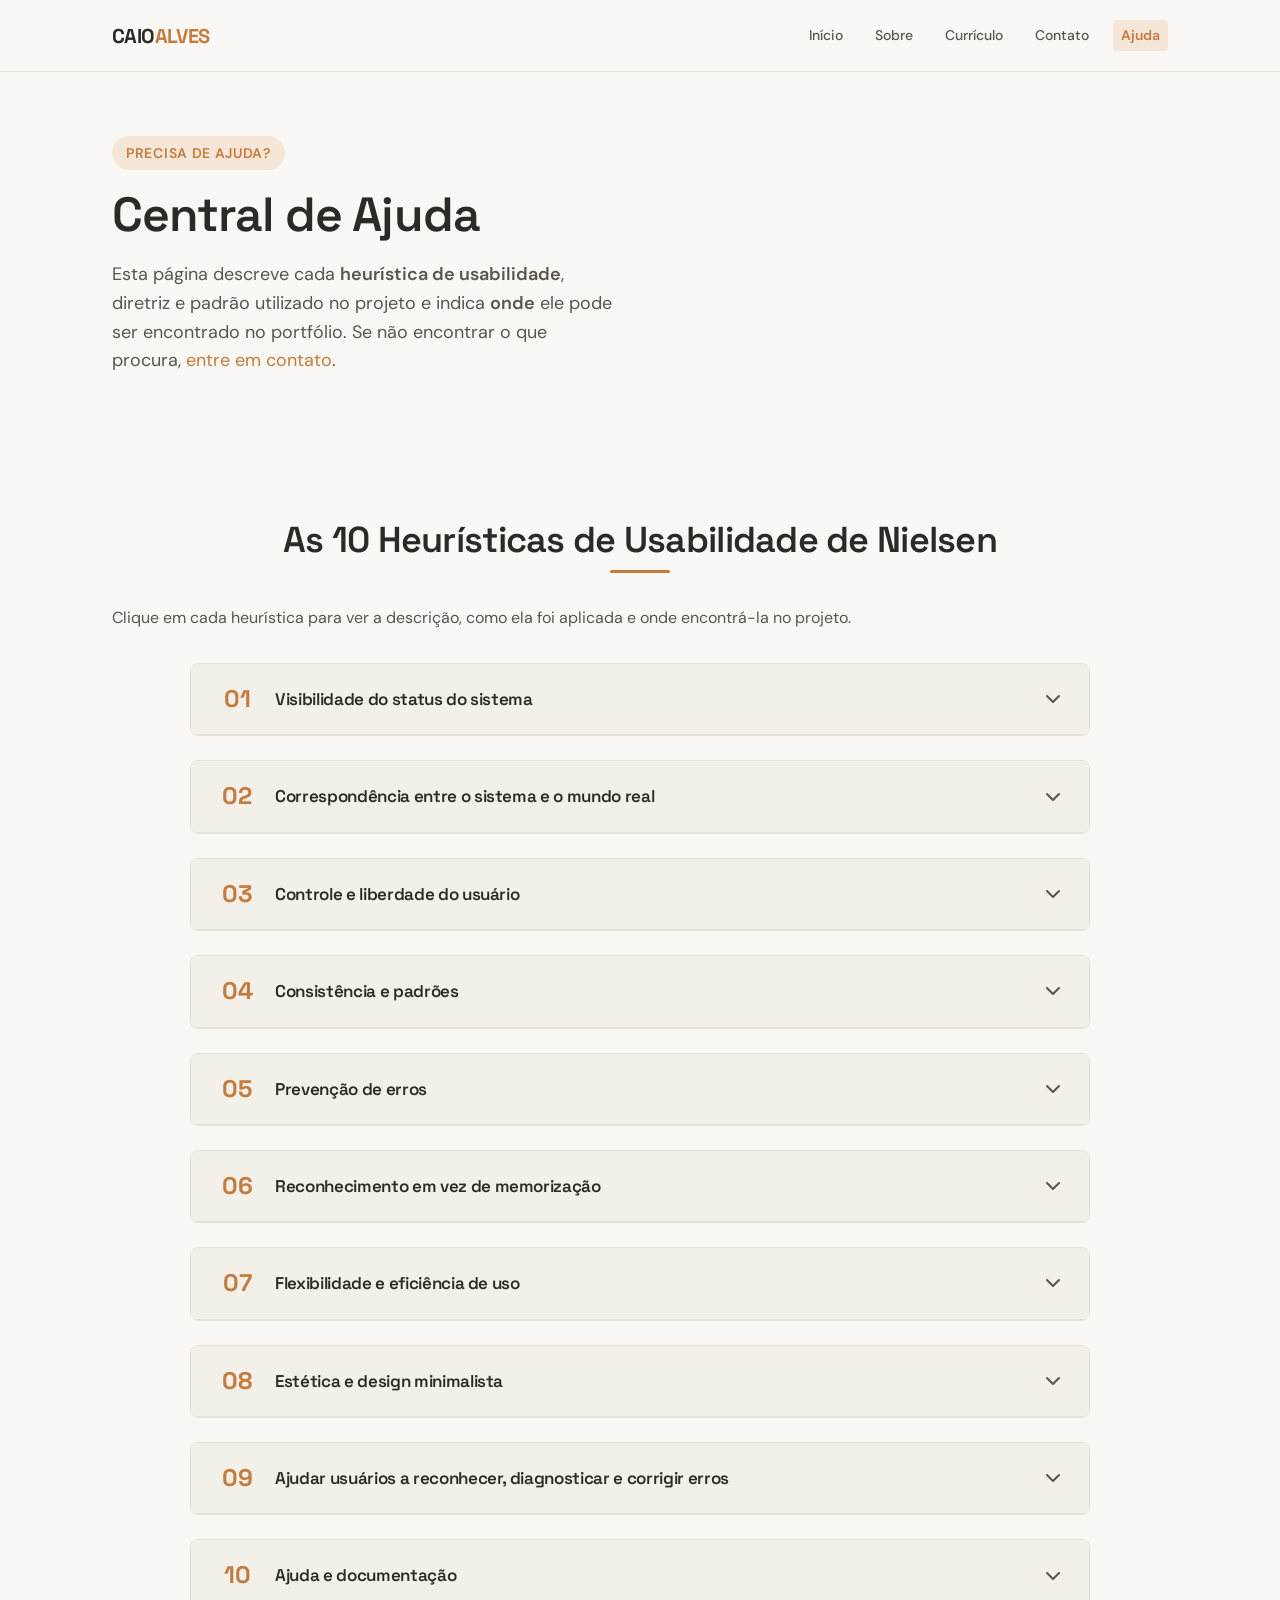
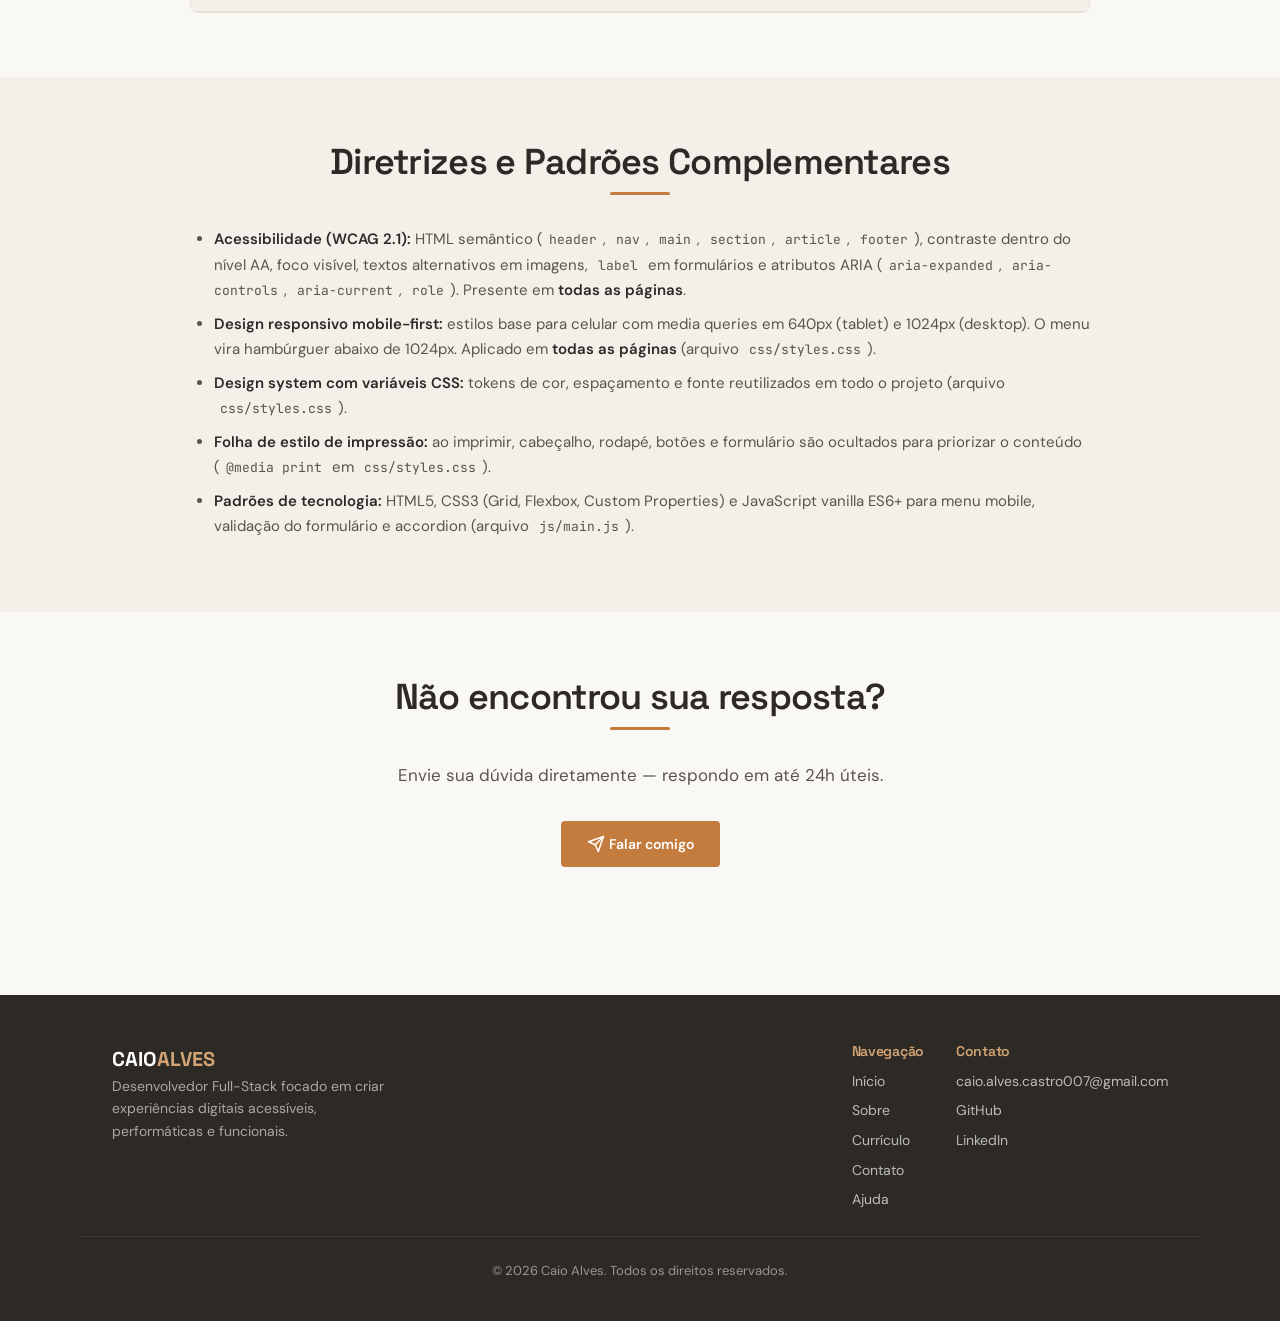
==== commit dd0da01e: "adicionando mais imagens" ====
--- a/ajuda..html
+++ b/ajuda..html
@@ -10,8 +10,6 @@
     <link href="https://fonts.googleapis.com/css2?family=DM+Sans:wght@400;500;600;700&family=Space+Grotesk:wght@500;600;700&family=JetBrains+Mono:wght@400;500&display=swap" rel="stylesheet">
     <link rel="stylesheet" href="css/styles.css">
     <style>
-        /* Ajustes locais da página Ajuda */
-        /* Accordion em coluna única: o conteúdo de cada heurística é longo demais para 3 colunas */
         .heuristicas { grid-template-columns: 1fr; align-items: start; max-width: 900px; margin: 0 auto; }
         .heuristica-subtitulo {
             font-family: var(--fonte-titulo);
@@ -60,14 +58,13 @@
                     <li><a href="sobre.html" class="nav-link">Sobre</a></li>
                     <li><a href="curriculo.html" class="nav-link">Currículo</a></li>
                     <li><a href="contato.html" class="nav-link">Contato</a></li>
-                    <li><a href="ajuda.html" class="nav-link" aria-current="page">Ajuda</a></li>
+                    <li><a href="ajuda..html" class="nav-link" aria-current="page">Ajuda</a></li>
                 </ul>
             </nav>
         </div>
     </header>
 
     <main id="main" role="main">
-        <!-- HERO DA PÁGINA AJUDA -->
         <section class="section hero" aria-labelledby="ajuda-hero-title">
             <div class="container hero-inner">
                 <div class="hero-texto">
@@ -75,9 +72,7 @@
                     <h1 id="ajuda-hero-title" class="hero-title">Central de Ajuda</h1>
                     <p class="hero-desc">Esta página descreve cada <strong>heurística de usabilidade</strong>, diretriz e padrão utilizado no projeto e indica <strong>onde</strong> ele pode ser encontrado no portfólio. Se não encontrar o que procura, <a href="contato.html">entre em contato</a>.</p>
                 </div>
-                <div class="hero-img" aria-hidden="true">
-                    <img src="assents/imagem_de_fundo.jpg" alt="" class="card-img">
-                </div>
+                
             </div>
         </section>
 
